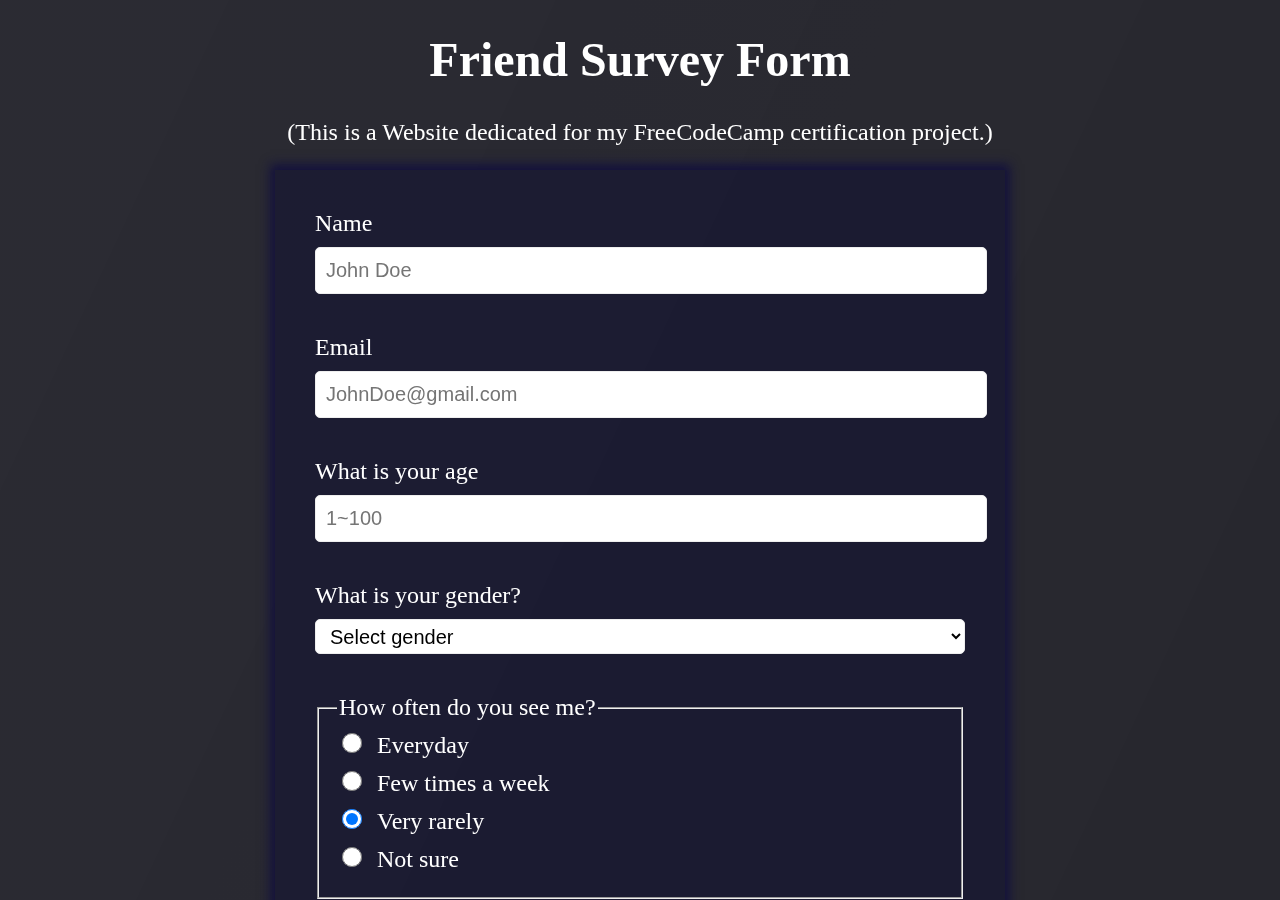
==== index.html @ d266a7dd "Survey forms files" ====
<!DOCTYPE html>
<html lang="en">

<head>
    <meta charset="UTF-8">
    <meta http-equiv="X-UA-Compatible" content="IE=edge">
    <meta name="viewport" content="width=device-width, initial-scale=1.0">
    <title>Document</title>
    <link rel="stylesheet" href="styles.css">
</head>

<body>
    <div class="main">
        <h1 id="title">Friend Survey Form</h1>
        <p id="description">
            (This is a Website dedicated for my FreeCodeCamp certification project.)
        </p>

        <div class="main-content">
            <div class="form-content">
                <form id="survey-form">
                    <label for="name" id="name-label">Name</label>
                    <input id="name" type="text" required placeholder="John Doe" />
                    <label for="email" id="email-label">Email</label>
                    <input id="email" type="email" required placeholder="JohnDoe@gmail.com" />
                    <label for="number" id="number-label">What is your age</label>
                    <input id="number" type="number" min="0" max="100" required placeholder="1~100" />

                    <label for="dropdown">What is your gender?</label>
                    <select id="dropdown">
                        <option disabled selected value>Select gender</option>
                        <option value="male">Male</option>
                        <option value="female">Female</option>
                        <option value="prefer-not-to-say">Prefer not to say</option>
                        <option value="other">Other</option>
                    </select>

                    <fieldset>
                        <legend>How often do you see me?</legend>
                        <input type="radio" name="action" checked id="Everyday" value="Everyday" /><label for="Everyday">Everyday</label><br />
                        <input type="radio" name="action" id="maybe" value="Few times a week" /><label for="Few times a week">Few times a week</label><br />
                        <input type="radio" name="action" checked id="Very rarely" value="Very rarely" /><label for="Very rarely">Very rarely</label><br />
                        <input type="radio" name="action" id="not sure" value="not sure" /><label for="not sure">Not sure</label>
                    </fieldset>
                    <br>

                    <label for="dropdown">Which category do you belong to?</label>
                    <select id="dropdown">
                        <option disabled selected>Select an option</option>
                        <option value="Introvert">Introvert</option>
                        <option value="Extrovert">Extrovert</option>
                        <option value="Ambivert">Ambivert</option>
                    </select>

                    <p>Do you find these topics as interesting?<br>(Check all that apply)</p>

                    <input type="checkbox" class="interests" value="Anime">
                    <label for="interests">Anime</label><br>

                    <input type="checkbox" class="interests" value="Manga">
                    <label for="interests">Manga</label><br>

                    <input type="checkbox" class="interests" value="Marvel">
                    <label for="interests">Marvel</label><br>

                    <input type="checkbox" class="interests" value="DC">
                    <label for="interests">DC</label><br>

                    <input type="checkbox" class="interests" value="Horror movies">
                    <label for="interests">Horror movies</label><br>

                    <input type="checkbox" class="interests" value="Studies">
                    <label for="interests">Studies</label><br>

                    <input type="checkbox" class="interests" value="Content Creation">
                    <label for="interests">Content Creation</label><br>

                    <input type="checkbox" class="interests" value="Photography">
                    <label for="interests">Photography</label><br>

                    <input type="checkbox" class="interests" value="Genshin impact">
                    <label for="interests">Genshin impact</label><br>

                    <label for="comment">Anything that you'd like to say about me?</label>
                    <textarea class="input-texarea" id="comment" placeholder="Enter your comments here..."></textarea>

                    <button type="submit" id="submit">Submit</button>
                </form>
            </div>
        </div>
    </div>
</body>

</html>
---- styles.css ----
body {
    font-family: 'Lato', 'Lucida Grande', 'Lucida Sans Unicode', 'Tahoma', 'Sans-Serif';
}

.main {
    background-image: linear-gradient(115deg, rgba(59, 59, 248, 0.2), rgba(59, 59, 168, 0.3)), url(https://cdn.freecodecamp.org/testable-projects-fcc/images/survey-form-background.jpeg);
    position: fixed;
    top: 0;
    left: 0;
    bottom: 0;
    right: 0;
    color: #ffffff;
    overflow-y: scroll;
    font-size: 24px;
    background-size: cover;
    background-repeat: no-repeat;
    background-position: center;
}

.main::after {
    content: "";
    background-color: rgb(0, 0, 0, .8);
    position: fixed;
    top: 0;
    left: 0;
    bottom: 0;
    right: 0;
}

.main>h1,
.main>p {
    text-align: center;
    font-family: 35px;
    z-index: 2;
    position: relative;
}

.main-content {
    background-color: rgb(27, 27, 50, 0.9);
    max-width: 650px;
    display: flex;
    flex-direction: column;
    padding: 40px;
    margin: 0 auto;
    margin-bottom: 40px;
    margin-top: 5px;
    z-index: 2;
    position: relative;
    box-shadow: 0px -1px 10px 5px rgb(20, 18, 61);
}

#name,
#email,
#number,
#dropdown,
#comment {
    display: block;
    width: 100%;
    height: 35px;
    padding: 5px 10px;
    color: #000000;
    background-color: #ffffff;
    border: 1px solid #eeeeee;
    border-radius: 5px;
    font-size: 20px;
    margin-bottom: 40px;
}

label[for=name],
label[for=email],
label[for=number],
label[for=dropdown],
label[for=comment] {
    margin-bottom: 10px;
    display: inline-block;
}

.interests,
fieldset input {
    height: 20px;
    width: 20px;
    margin-right: 15px;
    margin-bottom: 15px;
}

#comment {
    min-height: 180px;
}

label[for=comment] {
    margin-top: 30px;
}

.input-textarea {
    min-height: 120px;
    width: 100%;
    padding: 0.625rem;
    resize: vertical;
}

#submit {
    display: block;
    width: 100%;
    padding: 12px;
    background: #37af65;
    border-radius: 2px;
    cursor: pointer;
    color: #ffffff;
    font-size: 20px;
}
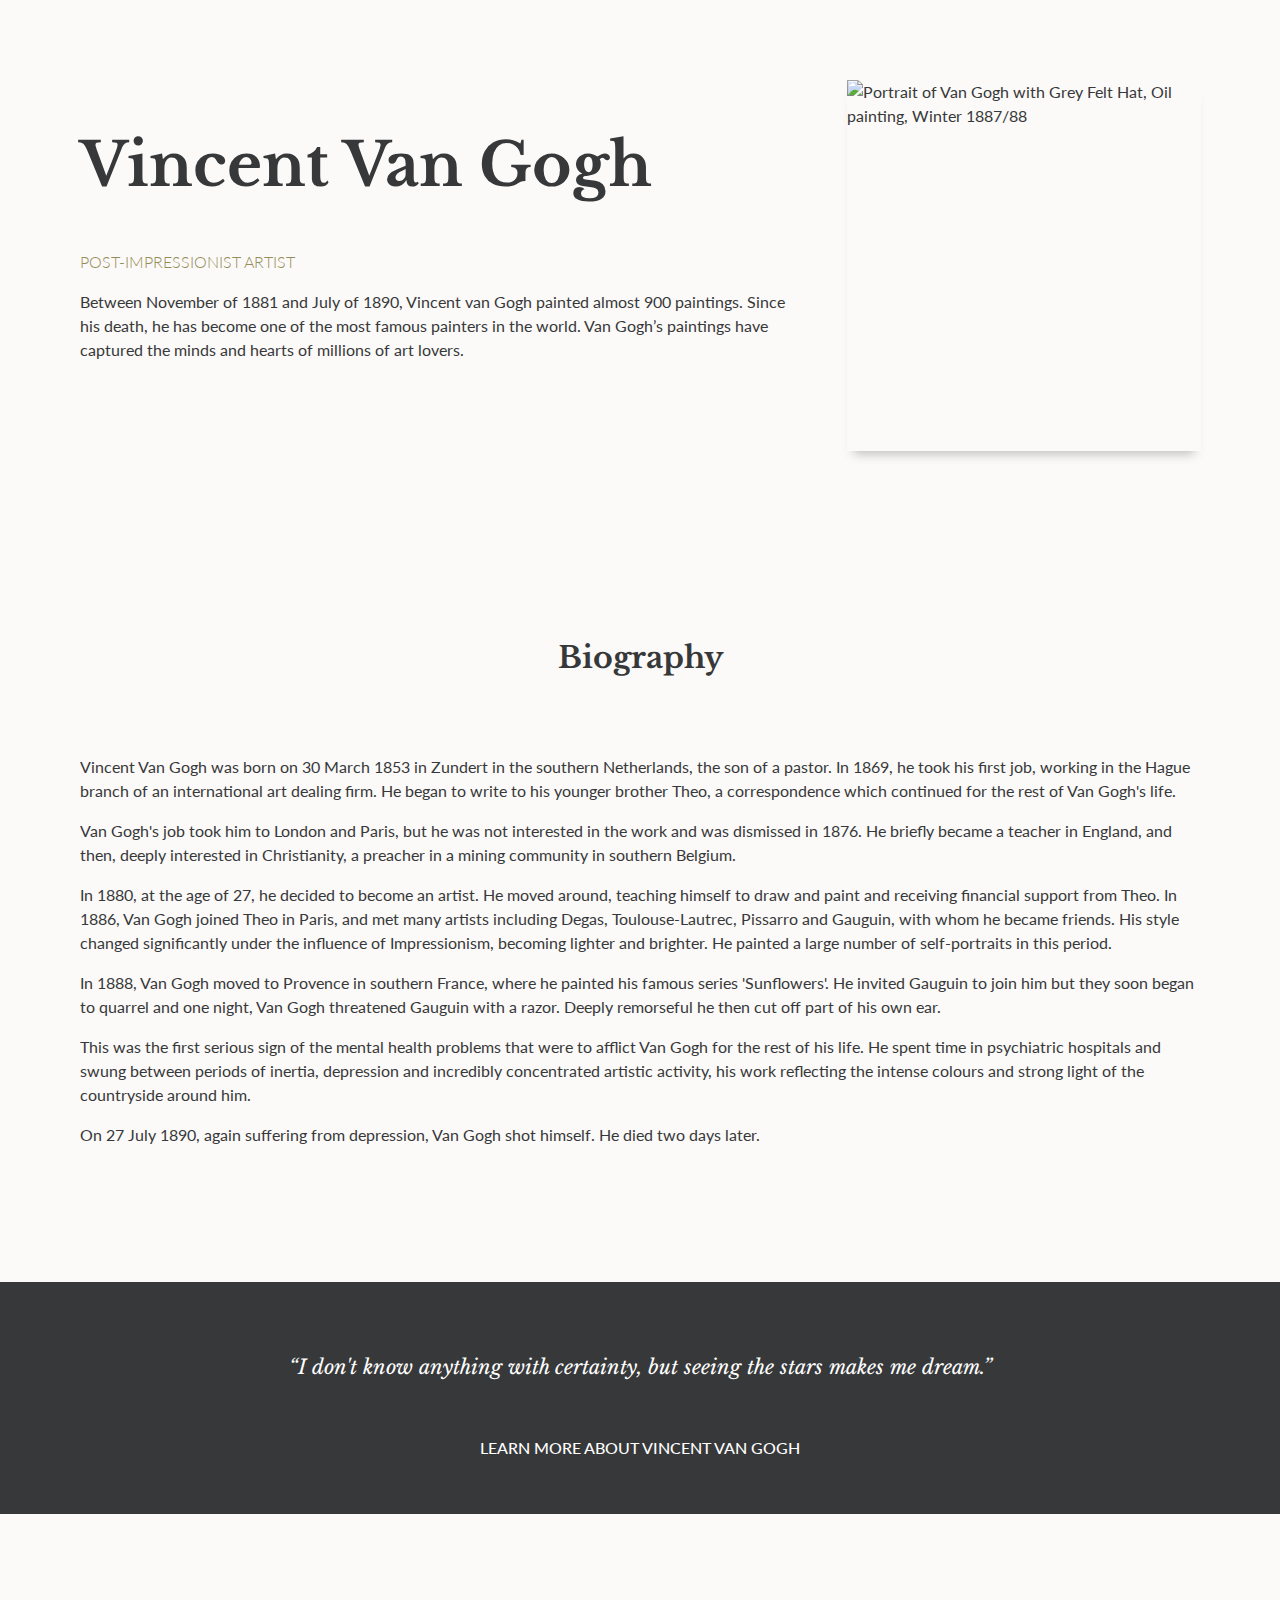
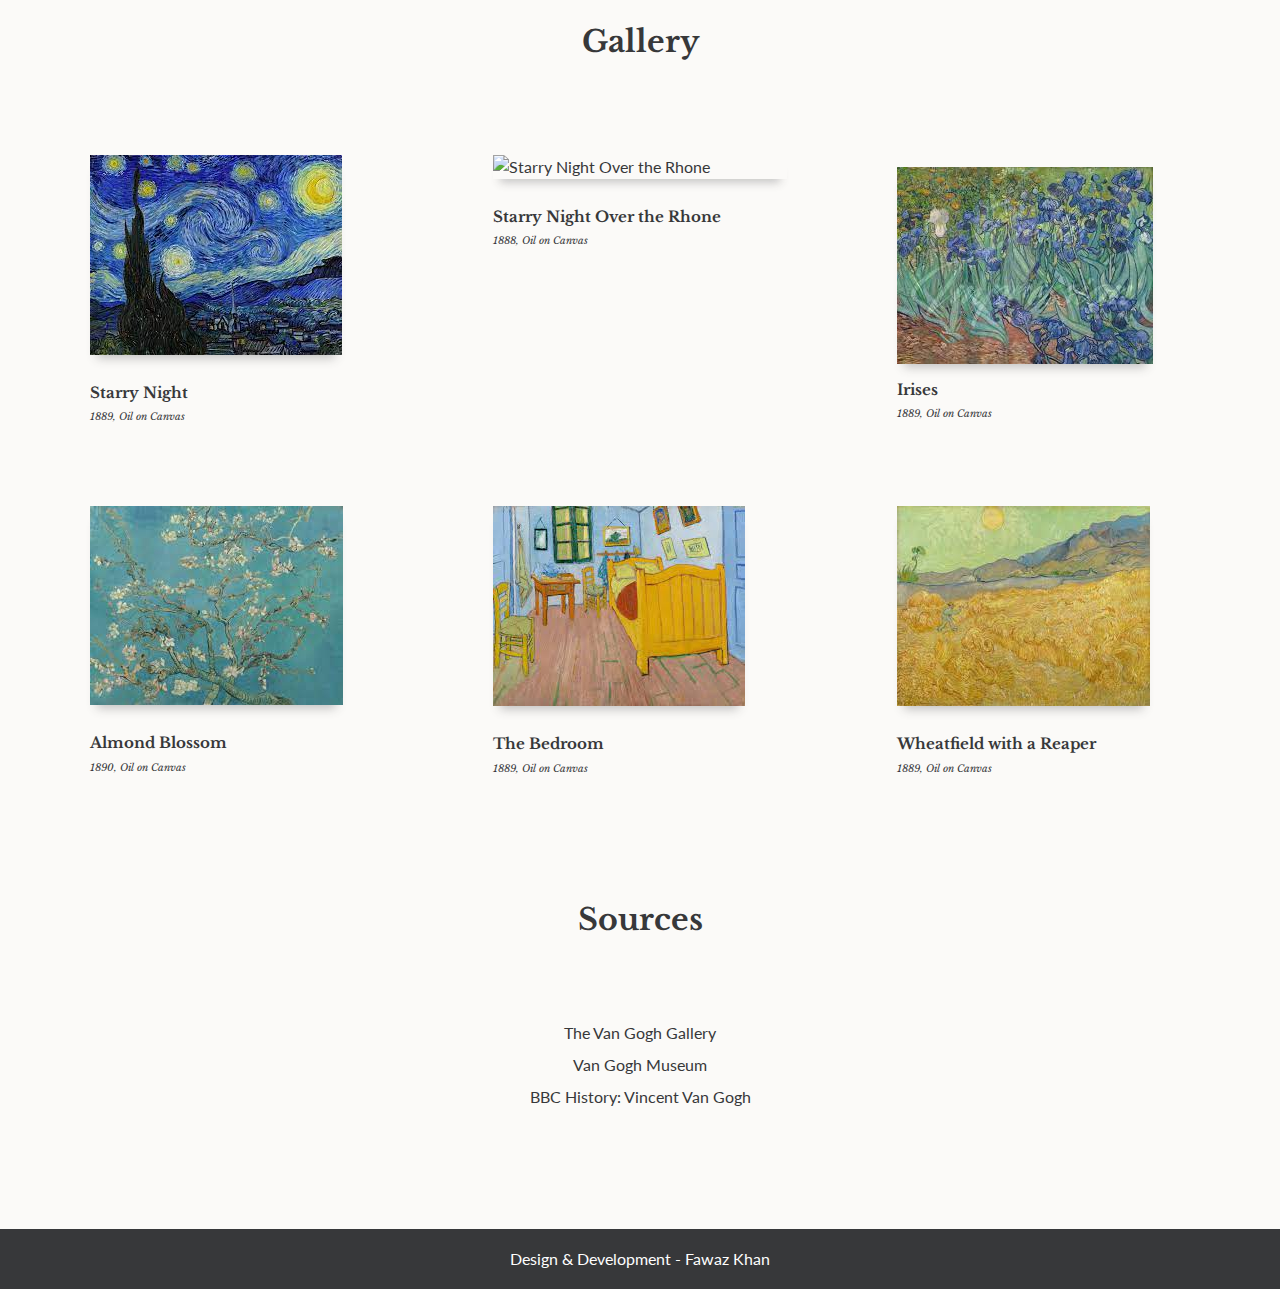
==== commit 23510e43: "Add files via upload" ====
--- a/index.html
+++ b/index.html
@@ -1,94 +1,115 @@
 <!DOCTYPE html>
 <html lang="en">
+   <head>
+      <link rel="stylesheet" type="text/css" href="styles.css">
+      <link href="https://fonts.googleapis.com/css?family=Lato" rel="stylesheet" type="text/css">
+      <link href="https://fonts.googleapis.com/css?family=Libre%20Baskerville" rel="stylesheet" type="text/css">
+      <meta name="viewport" content="width=device-width, initial-scale=1">
+      <meta name="description" content="A tribute page dedicated to Vincent Van Gogh. Created for the FreeCodeCamp's Responsive Web Design Certification.">
+      <title>Vincent Van Gogh</title>
+   </head>
 
-<head>
-    <meta charset="UTF-8">
-    <meta http-equiv="X-UA-Compatible" content="IE=edge">
-    <meta name="viewport" content="width=device-width, initial-scale=1.0">
-    <title>Document</title>
-    <link rel="stylesheet" href="styles.css">
-</head>
-
-<body>
-    <div class="main">
-        <h1 id="title">Friend Survey Form</h1>
-        <p id="description">
-            (This is a Website dedicated for my FreeCodeCamp certification project.)
-        </p>
-
-        <div class="main-content">
-            <div class="form-content">
-                <form id="survey-form">
-                    <label for="name" id="name-label">Name</label>
-                    <input id="name" type="text" required placeholder="John Doe" />
-                    <label for="email" id="email-label">Email</label>
-                    <input id="email" type="email" required placeholder="JohnDoe@gmail.com" />
-                    <label for="number" id="number-label">What is your age</label>
-                    <input id="number" type="number" min="0" max="100" required placeholder="1~100" />
-
-                    <label for="dropdown">What is your gender?</label>
-                    <select id="dropdown">
-                        <option disabled selected value>Select gender</option>
-                        <option value="male">Male</option>
-                        <option value="female">Female</option>
-                        <option value="prefer-not-to-say">Prefer not to say</option>
-                        <option value="other">Other</option>
-                    </select>
-
-                    <fieldset>
-                        <legend>How often do you see me?</legend>
-                        <input type="radio" name="action" checked id="Everyday" value="Everyday" /><label for="Everyday">Everyday</label><br />
-                        <input type="radio" name="action" id="maybe" value="Few times a week" /><label for="Few times a week">Few times a week</label><br />
-                        <input type="radio" name="action" checked id="Very rarely" value="Very rarely" /><label for="Very rarely">Very rarely</label><br />
-                        <input type="radio" name="action" id="not sure" value="not sure" /><label for="not sure">Not sure</label>
-                    </fieldset>
-                    <br>
-
-                    <label for="dropdown">Which category do you belong to?</label>
-                    <select id="dropdown">
-                        <option disabled selected>Select an option</option>
-                        <option value="Introvert">Introvert</option>
-                        <option value="Extrovert">Extrovert</option>
-                        <option value="Ambivert">Ambivert</option>
-                    </select>
-
-                    <p>Do you find these topics as interesting?<br>(Check all that apply)</p>
-
-                    <input type="checkbox" class="interests" value="Anime">
-                    <label for="interests">Anime</label><br>
-
-                    <input type="checkbox" class="interests" value="Manga">
-                    <label for="interests">Manga</label><br>
-
-                    <input type="checkbox" class="interests" value="Marvel">
-                    <label for="interests">Marvel</label><br>
-
-                    <input type="checkbox" class="interests" value="DC">
-                    <label for="interests">DC</label><br>
-
-                    <input type="checkbox" class="interests" value="Horror movies">
-                    <label for="interests">Horror movies</label><br>
-
-                    <input type="checkbox" class="interests" value="Studies">
-                    <label for="interests">Studies</label><br>
-
-                    <input type="checkbox" class="interests" value="Content Creation">
-                    <label for="interests">Content Creation</label><br>
-
-                    <input type="checkbox" class="interests" value="Photography">
-                    <label for="interests">Photography</label><br>
-
-                    <input type="checkbox" class="interests" value="Genshin impact">
-                    <label for="interests">Genshin impact</label><br>
-
-                    <label for="comment">Anything that you'd like to say about me?</label>
-                    <textarea class="input-texarea" id="comment" placeholder="Enter your comments here..."></textarea>
-
-                    <button type="submit" id="submit">Submit</button>
-                </form>
+   <body>
+      <main id="main">
+         <section class="first-row">
+            <div class="container">
+               <div class="column-header">
+                  <h1 id="title">Vincent Van Gogh</h1>
+                  <p id="subheader">Post-Impressionist Artist</p>
+                  <article>
+                     <p>Between November of 1881 and July of 1890, Vincent van Gogh painted almost 900 paintings. Since his death, he has become one of the most famous painters in the world. Van Gogh’s paintings have captured the minds and hearts of millions of art lovers.</p>
+                  </article>
+               </div>
+               <div class="column-image">
+                  <div id="image-div">
+                     <img src="https://iiif.micr.io/pMtwg/full/1280,/0/default.jpg" alt="Portrait of Van Gogh with Grey Felt Hat, Oil painting, Winter 1887/88" width="472" height="495">
+                  </div>
+               </div>
             </div>
-        </div>
-    </div>
-</body>
-
+         </section>
+         <section class="second-row" id="tribute-info">
+            <article id="second-row-container">
+               <h2>Biography</h2>
+               <p>Vincent Van Gogh was born on 30 March 1853 in Zundert in the southern Netherlands, the son of a pastor. In 1869, he took his first job, working in the Hague branch of an international art dealing firm. He began to write to his younger brother Theo, a correspondence which continued for the rest of Van Gogh's life.</p>
+               <p>Van Gogh's job took him to London and Paris, but he was not interested in the work and was dismissed in 1876. He briefly became a teacher in England, and then, deeply interested in Christianity, a preacher in a mining community in southern Belgium.</p>
+               <p>In 1880, at the age of 27, he decided to become an artist. He moved around, teaching himself to draw and paint and receiving financial support from Theo. In 1886, Van Gogh joined Theo in Paris, and met many artists including Degas, Toulouse-Lautrec, Pissarro and Gauguin, with whom he became friends. His style changed significantly under the influence of Impressionism, becoming lighter and brighter. He painted a large number of self-portraits in this period.</p>
+               <p>In 1888, Van Gogh moved to Provence in southern France, where he painted his famous series 'Sunflowers'. He invited Gauguin to join him but they soon began to quarrel and one night, Van Gogh threatened Gauguin with a razor. Deeply remorseful he then cut off part of his own ear.</p>
+               <p>This was the first serious sign of the mental health problems that were to afflict Van Gogh for the rest of his life. He spent time in psychiatric hospitals and swung between periods of inertia, depression and incredibly concentrated artistic activity, his work reflecting the intense colours and strong light of the countryside around him.</p>
+               <p>On 27 July 1890, again suffering from depression, Van Gogh shot himself. He died two days later.</p>
+            </article>
+         </section>
+         <section class="third-row">
+            <blockquote cite="https://vangoghmuseum.nl/en/highlights/quotes">
+               <p id="quote"> “I don't know anything with certainty, but seeing the stars makes me dream.” </p>
+            </blockquote>
+            <a href="https://www.vincentvangogh.org/" target="_blank" id="tribute-link"><u id="tribute-link-dash"> Learn more about Vincent Van Gogh</u></a>
+         </section>
+         <!-- Gallery -->
+         <section class="fourth-row">
+            <h2>Gallery</h2>
+            <div class="gallery-grid">
+               <figure class="img-container" id="img-div">
+                  <img class="project-image" id="image" src="[data-uri]" alt="Starry Night" />
+                  <figcaption class="caption" id="img-caption">
+                     <p class="name-caption">Starry Night</p>
+                     <p class="date-caption">1889, Oil on Canvas</p>
+                  </figcaption>
+               </figure>
+               <figure class="img-container">
+                  <img class="project-image" src="https://encrypted-tbn0.gstatic.com/images?q=tbn:ANd9GcR0Ir8s8VgiSL2uQgDLWAGoyZcqqPAxTkh5rg&usqp=CAU" alt="Starry Night Over the Rhone" />
+                  <figcaption class="caption">
+                     <p class="name-caption">Starry Night Over the Rhone</p>
+                     <p class="date-caption">1888, Oil on Canvas</p>
+                  </figcaption>
+               </figure>
+               <figure class="img-container">
+                  <figcaption class="caption">
+                  <img class="project-image" src="[data-uri]" alt="Irises" />
+                     <p class="name-caption">Irises</p>
+                     <p class="date-caption">1889, Oil on Canvas</p>
+                  </figcaption>
+               </figure>
+               <figure class="img-container">
+                  <img class="project-image" src="[data-uri]" alt="Almond blossom" />
+                  <figcaption class="caption">
+                     <p class="name-caption">Almond Blossom</p>
+                     <p class="date-caption">1890, Oil on Canvas</p>
+                  </figcaption>
+               </figure>
+               <figure class="img-container">
+                  <img class="project-image" src="[data-uri]" alt="The Bedroom" />
+                  <figcaption class="caption">
+                     <p class="name-caption">The Bedroom</p>
+                     <p class="date-caption">1889, Oil on Canvas</p>
+                  </figcaption>
+               </figure>
+               <figure class="img-container">
+                  <img class="project-image" src="[data-uri]" alt="Wheatfield with a Reaper" />
+                  <figcaption class="caption">
+                     <p class="name-caption">Wheatfield with a Reaper</p>
+                     <p class="date-caption">1889, Oil on Canvas</p>
+                  </figcaption>
+               </figure>
+            </div>
+         </section>
+         <section class="fifth-row">
+            <!-- Sources -->
+            <h2>Sources</h2>
+            <ul>
+               <li>
+                  <a href="https://www.vangoghgallery.com/painting/" target="_blank">The Van Gogh Gallery</a>
+               </li>
+               <li>
+                  <a href="https://vangoghmuseum.nl/en/vincent-van-gogh-life-and-work" target="_blank">Van Gogh Museum</a>
+               </li>
+               <li>
+                  <a href="http://www.bbc.co.uk/history/historic_figures/van_gogh_vincent.shtml" target="_blank">BBC History: Vincent Van Gogh</a>
+               </li>
+            </ul>
+         </section>
+         <section class="footer">
+            <p> Design & Development - Fawaz Khan </p>
+         </section>
+      </main>
+   </body>
 </html>--- a/styles.css
+++ b/styles.css
@@ -1,110 +1,258 @@
-body {
-    font-family: 'Lato', 'Lucida Grande', 'Lucida Sans Unicode', 'Tahoma', 'Sans-Serif';
-}
-
-.main {
-    background-image: linear-gradient(115deg, rgba(59, 59, 248, 0.2), rgba(59, 59, 168, 0.3)), url(https://cdn.freecodecamp.org/testable-projects-fcc/images/survey-form-background.jpeg);
-    position: fixed;
+html {
+    font-size: 10px;
+  }
+  
+  body {
+    font-family: 'Lato', "Segoe UI", "Helvetica Neue", Arial, sans-serif;
+    font-size: 1.6rem;
+    line-height: 1.5;
+    margin: 0;
+    background-color: #fbfaf8;
+    color: #37383a;
+  }
+  
+  @media (min-width: 1400px) {
+    body {
+      font-size: 2.5rem;
+      line-height: 1.8;
+    }
+  }
+  
+  h1 {
+    font-size: 6rem;
+    font-family: "Libre Baskerville", serif;
+    font-weight: bold;
+  }
+  
+  #subheader {
+    font-weight: 300;
+    color: #948C57;
+    text-transform: uppercase;
+  }
+  
+  @media (max-width: 400px) {
+    h1 {
+      font-size: 4rem;
+    }
+  }
+  
+  @media (min-width: 1400px) {
+    h1 {
+      font-size: 7rem;
+    }
+  }
+  
+  h2 {
+    font-size: 3rem;
+    font-family: "Libre Baskerville", serif;
+    text-align: center;
+    padding-bottom: 5rem;
+  }
+  
+  @media (min-width: 1400px) {
+    h2 {
+      font-size: 4rem;
+    }
+  }
+  
+  blockquote {
+    font-size: 2rem;
+    font-style: italic;
+    font-family: "Libre Baskerville", serif;
+    text-align: center;
+    margin-bottom: 5rem;
+  }
+  
+  @media (min-width: 1400px) {
+    blockquote {
+      font-size: 3rem;
+    }
+  }
+  
+  ul {
+    list-style: none;
+    padding-left: 0;
+    line-height: 2;
+  }
+  
+  a {
+    text-decoration: none;
+    color: #37383a
+  }
+  
+  a:hover {
+    text-decoration: underline;
+    color: #37383a
+  }
+  
+  a:visited {
+    color: #948C57;
+  }
+  
+  #tribute-link {
+    font-weight: 500;
+    color: #fefefe;
+    text-transform: uppercase;
+    line-height: 2;
+  }
+  
+  #tribute-link:visited {
+    color: #fefefe;
+  }
+  
+  #tribute-link:hover {
+    text-decoration: none;
+  }
+  
+  #tribute-link-dash {
+    text-decoration: none;
+  }
+  
+  #tribute-link:hover #tribute-link-dash {
+    animation-name: tribute-link-dash-move;
+    animation-duration: 0.5s;
+    animation-timing-function: ease-out;
+    animation-fill-mode: forwards;
+  }
+  
+  @keyframes tribute-link-dash-move {
+      0% {
+        border-bottom: 0.4rem solid rgba(254, 254, 254, 0);
+        padding-bottom: 0.6rem;
+      }
+      100% {
+        border-bottom: 0.4rem solid rgba(254, 254, 254, 1);
+        padding-bottom: 0.6rem;
+      }
+  }
+  
+  /* Images */
+  
+  img {
+    max-width: 100%;
+    height: auto;
+    display: block;
+    box-shadow: 0 1rem 1rem -0.7rem rgba(55, 56, 58, 0.3);
+  }
+  
+  /* Gallery */
+  
+  .gallery-grid {
+    display: grid;
+    grid-template-columns: repeat(auto-fit, minmax(350px, 1fr));
+    grid-gap: 3rem;
+    margin: 0 auto;
+  }
+  
+  @media (max-width: 400px) {
+    .gallery-grid {
+      grid-template-columns: 1fr;
+    }
+  }
+  
+  .img-container {
+    position: relative;
+  }
+  
+  .caption{
+    padding-top: 1.2rem;
+    font-family: "Libre Baskerville", serif;
+  }
+  
+  .date-caption {
+    font-size: 1rem;
+    font-style: italic;
+    position: relative;
+    top: -1rem;
+  }
+  
+  .name-caption {
+    font-size: 1.5rem;
+    font-weight: bold;
+  }
+  
+  @media (min-width: 1400px) {
+    .date-caption {
+      font-size: 1.5rem;
+    }
+    
+    .name-caption {
+      font-size: 2rem;
+    }
+  }
+  
+  /* First row columns */
+  
+  .column-header {
+    float: left;
+    width: 65%;
+    padding: 2.5%;
+    box-sizing: border-box;
+  }
+  
+  .column-image {
+    float: left;
+    padding: 2.5%;
+    width: 35%;
+    box-sizing: border-box;
+  }
+  
+  .container::after {
+    content: "";
+    display: table;
+    clear: both;
+  }
+  
+  @media screen and (max-width: 1000px) {
+    .column-header,
+    .column-image {
+      width: 100%;
+      float: none;
+    }
+    #image-div img {
+      margin: auto;
+    }
+  }
+  
+  /* Sections */
+  
+  .first-row {
+    padding: 5rem 5rem 10rem 5rem;
     top: 0;
-    left: 0;
-    bottom: 0;
-    right: 0;
-    color: #ffffff;
-    overflow-y: scroll;
-    font-size: 24px;
-    background-size: cover;
-    background-repeat: no-repeat;
-    background-position: center;
-}
-
-.main::after {
-    content: "";
-    background-color: rgb(0, 0, 0, .8);
-    position: fixed;
-    top: 0;
-    left: 0;
-    bottom: 0;
-    right: 0;
-}
-
-.main>h1,
-.main>p {
-    text-align: center;
-    font-family: 35px;
-    z-index: 2;
-    position: relative;
-}
-
-.main-content {
-    background-color: rgb(27, 27, 50, 0.9);
-    max-width: 650px;
-    display: flex;
-    flex-direction: column;
-    padding: 40px;
-    margin: 0 auto;
-    margin-bottom: 40px;
-    margin-top: 5px;
-    z-index: 2;
-    position: relative;
-    box-shadow: 0px -1px 10px 5px rgb(20, 18, 61);
-}
-
-#name,
-#email,
-#number,
-#dropdown,
-#comment {
-    display: block;
-    width: 100%;
-    height: 35px;
-    padding: 5px 10px;
-    color: #000000;
-    background-color: #ffffff;
-    border: 1px solid #eeeeee;
-    border-radius: 5px;
-    font-size: 20px;
-    margin-bottom: 40px;
-}
-
-label[for=name],
-label[for=email],
-label[for=number],
-label[for=dropdown],
-label[for=comment] {
-    margin-bottom: 10px;
-    display: inline-block;
-}
-
-.interests,
-fieldset input {
-    height: 20px;
-    width: 20px;
-    margin-right: 15px;
-    margin-bottom: 15px;
-}
-
-#comment {
-    min-height: 180px;
-}
-
-label[for=comment] {
-    margin-top: 30px;
-}
-
-.input-textarea {
-    min-height: 120px;
-    width: 100%;
-    padding: 0.625rem;
-    resize: vertical;
-}
-
-#submit {
-    display: block;
-    width: 100%;
-    padding: 12px;
-    background: #37af65;
-    border-radius: 2px;
-    cursor: pointer;
-    color: #ffffff;
-    font-size: 20px;
-}+  }
+  
+  .second-row {
+    color: #37383a;
+    padding: 0 5rem 4rem 5rem;
+    margin-bottom: 5rem;
+  }
+  
+  .third-row {
+    background-color: #37383a;
+    color: #fefefe;
+    padding: 5rem;
+    text-align: center;
+  }
+  
+  .fourth-row {
+    padding: 4rem 5rem 2rem 5rem;
+    margin-top: 4rem;
+  }
+  
+  .fifth-row {
+    padding: 4rem;
+    text-align: center;
+    margin-bottom: 6rem;
+  }
+  
+  .footer {
+    background-color: #37383a;
+    color: #fefefe;
+    padding: 0.2rem;
+    text-align: center;
+  }
+  
+  #second-row-container {
+    margin: auto;
+    padding: 2.5%;
+  }